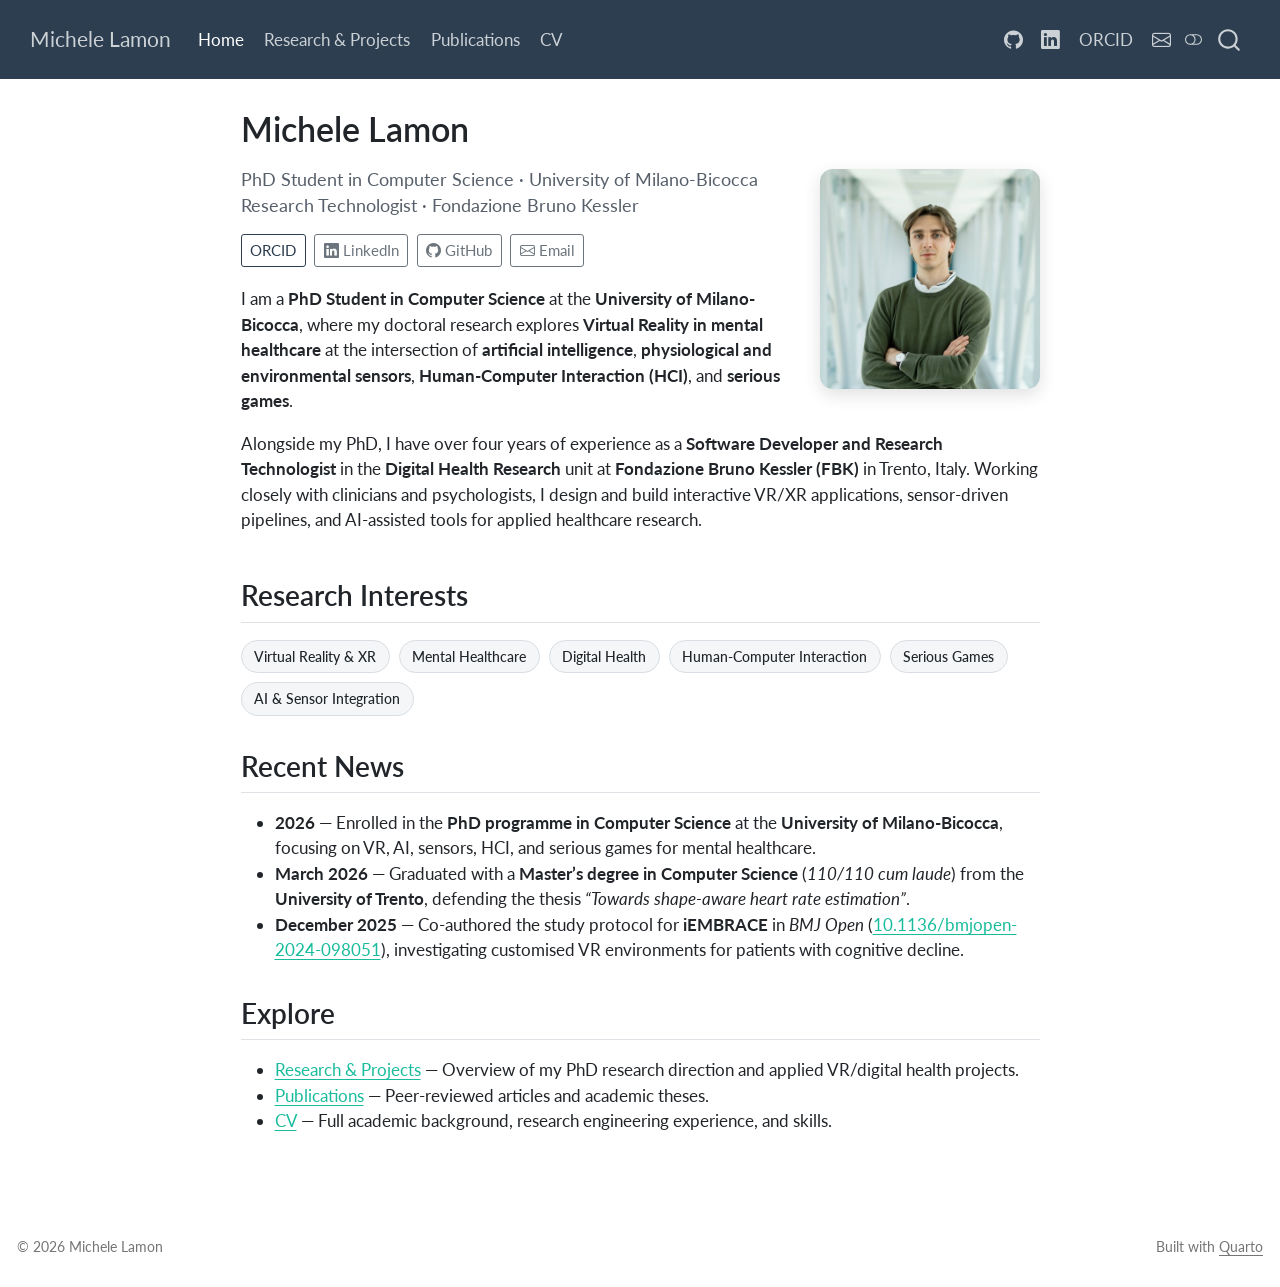
==== docs/index.html @ 76f8865c "Build and publish academic website" ====
<!DOCTYPE html>
<html xmlns="http://www.w3.org/1999/xhtml" lang="en" xml:lang="en"><head>

<meta charset="utf-8">
<meta name="generator" content="quarto-1.11.9">

<meta name="viewport" content="width=device-width, initial-scale=1.0, user-scalable=yes">


<title>Michele Lamon</title>
<style>
/* Default styles provided by pandoc.
** See https://pandoc.org/MANUAL.html#variables-for-html for config info.
*/
span.smallcaps{font-variant: small-caps;}
div.columns{display: flex; gap: 1.5em;}
div.column{flex: auto;}
@media screen {
div.columns{gap: min(4vw, 1.5em);}
div.column{overflow-x: auto;}
}
div.hanging-indent{margin-left: 1.5em; text-indent: -1.5em;}
ul.task-list{list-style: none;}
ul.task-list li input[type="checkbox"] {
  width: 0.8em;
  margin: 0 0.8em 0.2em -1em; /* quarto-specific, see https://github.com/quarto-dev/quarto-cli/issues/4556 */ 
  vertical-align: middle;
}
</style>


<script src="site_libs/quarto-nav/quarto-nav.js"></script>
<script src="site_libs/quarto-nav/headroom.min.js"></script>
<script src="site_libs/clipboard/clipboard.min.js"></script>
<script src="site_libs/quarto-search/autocomplete.umd.js"></script>
<script src="site_libs/quarto-search/fuse.min.js"></script>
<script src="site_libs/quarto-search/quarto-search.js"></script>
<meta name="quarto:offset" content="./">
<script src="site_libs/quarto-html/quarto.js" type="module"></script>
<script src="site_libs/quarto-html/tabsets/tabsets.js" type="module"></script>
<script src="site_libs/quarto-html/scrollable-regions/scrollable-regions.js" type="module"></script>
<script src="site_libs/quarto-html/popper.min.js"></script>
<script src="site_libs/quarto-html/tippy.umd.min.js"></script>
<script src="site_libs/quarto-html/anchor.min.js"></script>
<link href="site_libs/quarto-html/tippy.css" rel="stylesheet">
<link href="site_libs/quarto-html/quarto-syntax-highlighting-63b5708e65d6cd79cd7618c58d0c21e7.css" rel="stylesheet" class="quarto-color-scheme" id="quarto-text-highlighting-styles">
<link href="site_libs/quarto-html/quarto-syntax-highlighting-dark-447e42e69aaa9833c0ba1b986f430b20.css" rel="stylesheet" class="quarto-color-scheme quarto-color-alternate" id="quarto-text-highlighting-styles">
<link href="site_libs/quarto-html/quarto-syntax-highlighting-63b5708e65d6cd79cd7618c58d0c21e7.css" rel="stylesheet" class="quarto-color-scheme-extra" id="quarto-text-highlighting-styles">
<script src="site_libs/bootstrap/bootstrap.min.js"></script>
<link href="site_libs/bootstrap/bootstrap-icons.css" rel="stylesheet">
<link href="site_libs/bootstrap/bootstrap-2204aace14fee31056958f356ac18f57.min.css" rel="stylesheet" append-hash="true" class="quarto-color-scheme" id="quarto-bootstrap" data-mode="light">
<link href="site_libs/bootstrap/bootstrap-dark-c1afb647e6504aed1ecd096a1ed45b6d.min.css" rel="stylesheet" append-hash="true" class="quarto-color-scheme quarto-color-alternate" id="quarto-bootstrap" data-mode="dark">
<link href="site_libs/bootstrap/bootstrap-2204aace14fee31056958f356ac18f57.min.css" rel="stylesheet" append-hash="true" class="quarto-color-scheme-extra" id="quarto-bootstrap" data-mode="light">
<script id="quarto-search-options" type="application/json">{
  "location": "navbar",
  "copy-button": false,
  "collapse-after": 3,
  "panel-placement": "end",
  "type": "overlay",
  "limit": 50,
  "keyboard-shortcut": [
    "f",
    "/",
    "s"
  ],
  "show-item-context": false,
  "language": {
    "search-no-results-text": "No results",
    "search-matching-documents-text": "matching documents",
    "search-copy-link-title": "Copy link to search",
    "search-hide-matches-text": "Hide additional matches",
    "search-more-match-text": "more match in this document",
    "search-more-matches-text": "more matches in this document",
    "search-clear-button-title": "Clear",
    "search-text-placeholder": "",
    "search-detached-cancel-button-title": "Cancel",
    "search-submit-button-title": "Submit",
    "search-label": "Search"
  }
}</script>
<style>html{ scroll-behavior: smooth; }</style>


<link rel="stylesheet" href="styles.css">
</head>

<body class="nav-fixed fullcontent quarto-light"><a id="quarto-skip-link" class="visually-hidden-focusable" href="#quarto-document-content">Skip to main content</a><script id="quarto-html-before-body" type="application/javascript">
    const toggleBodyColorMode = (bsSheetEl) => {
      const mode = bsSheetEl.getAttribute("data-mode");
      const bodyEl = window.document.querySelector("body");
      if (mode === "dark") {
        bodyEl.classList.add("quarto-dark");
        bodyEl.classList.remove("quarto-light");
      } else {
        bodyEl.classList.add("quarto-light");
        bodyEl.classList.remove("quarto-dark");
      }
    }
    const toggleBodyColorPrimary = () => {
      const bsSheetEl = window.document.querySelector("link#quarto-bootstrap:not([rel=disabled-stylesheet])");
      if (bsSheetEl) {
        toggleBodyColorMode(bsSheetEl);
      }
    }
    const setColorSchemeToggle = (alternate) => {
      const toggles = window.document.querySelectorAll('.quarto-color-scheme-toggle');
      for (let i=0; i < toggles.length; i++) {
        const toggle = toggles[i];
        if (toggle) {
          toggle.setAttribute("aria-checked", alternate ? "true" : "false");
          if (alternate) {
            toggle.classList.add("alternate");
          } else {
            toggle.classList.remove("alternate");
          }
        }
      }
    };
    const toggleColorMode = (alternate) => {
      // Switch the stylesheets
      const primaryStylesheets = window.document.querySelectorAll('link.quarto-color-scheme:not(.quarto-color-alternate)');
      const alternateStylesheets = window.document.querySelectorAll('link.quarto-color-scheme.quarto-color-alternate');
      manageTransitions('#quarto-margin-sidebar .nav-link', false);
      if (alternate) {
        // note: dark is layered on light, we don't disable primary!
        enableStylesheet(alternateStylesheets);
        for (const sheetNode of alternateStylesheets) {
          if (sheetNode.id === "quarto-bootstrap") {
            toggleBodyColorMode(sheetNode);
          }
        }
      } else {
        disableStylesheet(alternateStylesheets);
        enableStylesheet(primaryStylesheets)
        toggleBodyColorPrimary();
      }
      manageTransitions('#quarto-margin-sidebar .nav-link', true);
      // Switch the toggles
      setColorSchemeToggle(alternate)
    }
    // Hack to workaround the fact that safari doesn't
    // properly recolor the scrollbar when toggling (#1455).
    // Not run on load: stylesheets are set before first paint there, and
    // scrolling would undo the scroll to a URL fragment (#14973).
    // The one pixel nudge keeps the reader where they were.
    const refreshSafariScrollbar = () => {
      if (navigator.userAgent.indexOf('Safari') > 0 && navigator.userAgent.indexOf('Chrome') == -1) {
        manageTransitions("body", false);
        const scrollY = window.scrollY;
        window.scrollTo(0, scrollY > 0 ? scrollY - 1 : 1);
        setTimeout(() => {
          window.scrollTo(0, scrollY);
          manageTransitions("body", true);
        }, 40);
      }
    }
    const disableStylesheet = (stylesheets) => {
      for (let i=0; i < stylesheets.length; i++) {
        const stylesheet = stylesheets[i];
        stylesheet.rel = 'disabled-stylesheet';
      }
    }
    const enableStylesheet = (stylesheets) => {
      for (let i=0; i < stylesheets.length; i++) {
        const stylesheet = stylesheets[i];
        if(stylesheet.rel !== 'stylesheet') { // for Chrome, which will still FOUC without this check
          stylesheet.rel = 'stylesheet';
        }
      }
    }
    const manageTransitions = (selector, allowTransitions) => {
      const els = window.document.querySelectorAll(selector);
      for (let i=0; i < els.length; i++) {
        const el = els[i];
        if (allowTransitions) {
          el.classList.remove('notransition');
        } else {
          el.classList.add('notransition');
        }
      }
    }
    const isFileUrl = () => {
      return window.location.protocol === 'file:';
    }
    const hasAlternateSentinel = () => {
      let styleSentinel = getColorSchemeSentinel();
      if (styleSentinel !== null) {
        return styleSentinel === "alternate";
      } else {
        return false;
      }
    }
    const setStyleSentinel = (alternate) => {
      const value = alternate ? "alternate" : "default";
      if (!isFileUrl()) {
        window.localStorage.setItem("quarto-color-scheme", value);
      } else {
        localAlternateSentinel = value;
      }
    }
    const getColorSchemeSentinel = () => {
      if (!isFileUrl()) {
        const storageValue = window.localStorage.getItem("quarto-color-scheme");
        return storageValue != null ? storageValue : localAlternateSentinel;
      } else {
        return localAlternateSentinel;
      }
    }
    const toggleGiscusIfUsed = (isAlternate, darkModeDefault) => {
      const baseTheme = document.querySelector('#giscus-base-theme')?.value ?? 'light';
      const alternateTheme = document.querySelector('#giscus-alt-theme')?.value ?? 'dark';
      let newTheme = '';
      if(authorPrefersDark) {
        newTheme = isAlternate ? baseTheme : alternateTheme;
      } else {
        newTheme = isAlternate ? alternateTheme : baseTheme;
      }
      const changeGiscusTheme = () => {
        // From: https://github.com/giscus/giscus/issues/336
        const sendMessage = (message) => {
          const iframe = document.querySelector('iframe.giscus-frame');
          if (!iframe) return;
          iframe.contentWindow.postMessage({ giscus: message }, 'https://giscus.app');
        }
        sendMessage({
          setConfig: {
            theme: newTheme
          }
        });
      }
      const isGiscussLoaded = window.document.querySelector('iframe.giscus-frame') !== null;
      if (isGiscussLoaded) {
        changeGiscusTheme();
      }
    };
    const authorPrefersDark = false;
    const darkModeDefault = authorPrefersDark;
      document.querySelector('link#quarto-text-highlighting-styles.quarto-color-scheme-extra').rel = 'disabled-stylesheet';
      document.querySelector('link#quarto-bootstrap.quarto-color-scheme-extra').rel = 'disabled-stylesheet';
    let localAlternateSentinel = darkModeDefault ? 'alternate' : 'default';
    // Dark / light mode switch
    window.quartoToggleColorScheme = () => {
      // Read the current dark / light value
      let toAlternate = !hasAlternateSentinel();
      toggleColorMode(toAlternate);
      refreshSafariScrollbar();
      setStyleSentinel(toAlternate);
      toggleGiscusIfUsed(toAlternate, darkModeDefault);
      window.dispatchEvent(new Event('resize'));
    };
    // Switch to dark mode if need be
    if (hasAlternateSentinel()) {
      toggleColorMode(true);
    } else {
      toggleColorMode(false);
    }
  </script>

<div id="quarto-search-results"></div>
  <header id="quarto-header" class="headroom fixed-top">
    <nav class="navbar navbar-expand-lg " data-bs-theme="dark" aria-label="Site">
      <div class="navbar-container container-fluid">
      <div class="navbar-brand-container mx-auto">
    <a class="navbar-brand" href="./index.html">
    <span class="navbar-title">Michele Lamon</span>
    </a>
  </div>
          <button class="navbar-toggler" type="button" data-bs-toggle="collapse" data-bs-target="#navbarCollapse" aria-controls="navbarCollapse" aria-expanded="false" aria-label="Toggle navigation" onclick="if (window.quartoToggleHeadroom) { window.quartoToggleHeadroom(); }">
  <span class="navbar-toggler-icon"></span>
</button>
          <div class="collapse navbar-collapse" id="navbarCollapse">
            <ul class="navbar-nav navbar-nav-scroll me-auto">
  <li class="nav-item">
    <a class="nav-link active" href="./index.html" aria-current="page"> 
<span class="menu-text">Home</span></a>
  </li>  
  <li class="nav-item">
    <a class="nav-link" href="./research.html"> 
<span class="menu-text">Research &amp; Projects</span></a>
  </li>  
  <li class="nav-item">
    <a class="nav-link" href="./publications.html"> 
<span class="menu-text">Publications</span></a>
  </li>  
  <li class="nav-item">
    <a class="nav-link" href="./cv.html"> 
<span class="menu-text">CV</span></a>
  </li>  
</ul>
            <ul class="navbar-nav navbar-nav-scroll ms-auto">
  <li class="nav-item compact">
    <a class="nav-link" href="https://github.com/michelelamon"> <i class="bi bi-github" role="img" aria-label="GitHub">
</i> 
<span class="menu-text"></span></a>
  </li>  
  <li class="nav-item compact">
    <a class="nav-link" href="https://www.linkedin.com/in/michele-lamon/"> <i class="bi bi-linkedin" role="img" aria-label="LinkedIn">
</i> 
<span class="menu-text"></span></a>
  </li>  
  <li class="nav-item">
    <a class="nav-link" href="https://orcid.org/0009-0001-5500-6595"> 
<span class="menu-text">ORCID</span></a>
  </li>  
  <li class="nav-item compact">
    <a class="nav-link" href="mailto:mlamon@fbk.eu"> <i class="bi bi-envelope" role="img" aria-label="Email">
</i> 
<span class="menu-text"></span></a>
  </li>  
</ul>
          </div> <!-- /navcollapse -->
            <div class="quarto-navbar-tools">
  <button type="button" role="switch" aria-checked="false" class="quarto-color-scheme-toggle quarto-navigation-tool  px-1" onclick="window.quartoToggleColorScheme(); return false;" title="Toggle dark mode" aria-label="Toggle dark mode"><i class="bi"></i></button>
</div>
            <div id="quarto-search" class="" title="Search"></div>
      </div> <!-- /container-fluid -->
    </nav>
</header>
<!-- content -->
<div id="quarto-content" class="quarto-container page-columns page-rows-contents page-layout-article page-navbar">
<!-- sidebar -->
<!-- margin-sidebar -->
    
<!-- main -->
<main class="content" id="quarto-document-content" tabindex="-1">


<header id="title-block-header" class="quarto-title-block default">
<div class="quarto-title">
<h1 class="title">Michele Lamon</h1>
</div>



<div class="quarto-title-meta">

    
  
    
  </div>
  


</header>


<div class="profile-hero">
  <img src="images/profile.jpg" alt="Portrait of Michele Lamon" class="profile-photo">
  <p class="profile-role">
    PhD Student in Computer Science · University of Milano-Bicocca<br>
    Research Technologist · Fondazione Bruno Kessler
  </p>
  <div class="profile-links">
    <a class="btn btn-sm btn-outline-primary" href="https://orcid.org/0009-0001-5500-6595" target="_blank" rel="noopener">ORCID</a>
    <a class="btn btn-sm btn-outline-secondary" href="https://www.linkedin.com/in/michele-lamon/" target="_blank" rel="noopener"><i class="bi bi-linkedin"></i> LinkedIn</a>
    <a class="btn btn-sm btn-outline-secondary" href="https://github.com/lamon22" target="_blank" rel="noopener"><i class="bi bi-github"></i> GitHub</a>
    <a class="btn btn-sm btn-outline-secondary" href="mailto:mlamon@fbk.eu"><i class="bi bi-envelope"></i> Email</a>
  </div>
  <p>
    I am a <strong>PhD Student in Computer Science</strong> at the <strong>University of Milano-Bicocca</strong>, where my doctoral research explores <strong>Virtual Reality in mental healthcare</strong> at the intersection of <strong>artificial intelligence</strong>, <strong>physiological and environmental sensors</strong>, <strong>Human-Computer Interaction (HCI)</strong>, and <strong>serious games</strong>.
  </p>
  <p>
    Alongside my PhD, I have over four years of experience as a <strong>Software Developer and Research Technologist</strong> in the <strong>Digital Health Research</strong> unit at <strong>Fondazione Bruno Kessler (FBK)</strong> in Trento, Italy. Working closely with clinicians and psychologists, I design and build interactive VR/XR applications, sensor-driven pipelines, and AI-assisted tools for applied healthcare research.
  </p>
</div>
<section id="research-interests" class="level2">
<h2 class="anchored" data-anchor-id="research-interests">Research Interests</h2>
<div class="research-tags">
  <span class="research-tag">Virtual Reality &amp; XR</span>
  <span class="research-tag">Mental Healthcare</span>
  <span class="research-tag">Digital Health</span>
  <span class="research-tag">Human-Computer Interaction</span>
  <span class="research-tag">Serious Games</span>
  <span class="research-tag">AI &amp; Sensor Integration</span>
</div>
</section>
<section id="recent-news" class="level2">
<h2 class="anchored" data-anchor-id="recent-news">Recent News</h2>
<ul>
<li><strong>2026</strong> — Enrolled in the <strong>PhD programme in Computer Science</strong> at the <strong>University of Milano-Bicocca</strong>, focusing on VR, AI, sensors, HCI, and serious games for mental healthcare.</li>
<li><strong>March 2026</strong> — Graduated with a <strong>Master’s degree in Computer Science</strong> (<em>110/110 cum laude</em>) from the <strong>University of Trento</strong>, defending the thesis <em>“Towards shape-aware heart rate estimation”</em>.</li>
<li><strong>December 2025</strong> — Co-authored the study protocol for <strong>iEMBRACE</strong> in <em>BMJ Open</em> (<a href="https://doi.org/10.1136/bmjopen-2024-098051">10.1136/bmjopen-2024-098051</a>), investigating customised VR environments for patients with cognitive decline.</li>
</ul>
</section>
<section id="explore" class="level2">
<h2 class="anchored" data-anchor-id="explore">Explore</h2>
<ul>
<li><strong><a href="./research.html">Research &amp; Projects</a></strong> — Overview of my PhD research direction and applied VR/digital health projects.</li>
<li><strong><a href="./publications.html">Publications</a></strong> — Peer-reviewed articles and academic theses.</li>
<li><strong><a href="./cv.html">CV</a></strong> — Full academic background, research engineering experience, and skills.</li>
</ul>


</section>

</main> <!-- /main -->
<script id="quarto-html-after-body" type="application/javascript">
  window.document.addEventListener("DOMContentLoaded", function (event) {
    // Ensure there is a toggle, if there isn't float one in the top right
    if (window.document.querySelector('.quarto-color-scheme-toggle') === null) {
      const toggle = window.document.createElement('button');
      toggle.type = "button";
      toggle.setAttribute("role", "switch");
      toggle.setAttribute("aria-checked", "false");
      toggle.classList.add('top-right');
      toggle.classList.add('quarto-color-scheme-toggle');
      toggle.setAttribute("aria-label", "Toggle dark mode");
      toggle.onclick = function() { try { window.quartoToggleColorScheme(); } catch {} return false; };
      const i = window.document.createElement("i");
      i.classList.add('bi');
      toggle.appendChild(i);
      // Put the toggle in a landmark of its own, so that landmark navigation
      // can reach it.
      //
      // The container is always a fresh direct child of body, and the toggle is
      // never moved into page furniture that the theme or the author controls.
      // The toggle is positioned against the page, so any ancestor that
      // establishes a containing block captures it: a positioned element or a
      // grid for position: absolute, and transform, filter, will-change or
      // contain for position: fixed. A direct child of body has none of these
      // to inherit, and the shift when one appears is silent and visual.
      //
      // ARIA says a document should have at most one banner, and axe reports a
      // duplicate whether or not the banners carry distinct labels. So use a
      // header when the page has no banner yet, and a named region otherwise.
      //
      // A header is a banner wherever it sits, unless it is inside sectioning
      // content, so this cannot just look at the children of body: a custom
      // page layout wraps the title block header in a plain div. An explicit
      // role="banner" always counts.
      const sectioning = 'article, aside, main, nav, section, [role="article"], [role="complementary"], [role="main"], [role="navigation"], [role="region"]';
      const hasBanner = Array.from(
        window.document.querySelectorAll('header:not([role]), [role="banner"]')
      ).some(function(el) {
        return el.hasAttribute("role") || el.closest(sectioning) === null;
      });
      const container = window.document.createElement(hasBanner ? "div" : "header");
      if (hasBanner) {
        container.setAttribute("role", "region");
        container.setAttribute("aria-label", "Toggle dark mode");
      }
      container.classList.add('quarto-color-scheme-toggle-container');
      container.appendChild(toggle);
      window.document.body.appendChild(container);
    }
    setColorSchemeToggle(hasAlternateSentinel())
    const icon = "";
    const anchorJS = new window.AnchorJS();
    anchorJS.options = {
      placement: 'right',
      icon: icon
    };
    anchorJS.add('.anchored');
    const isCodeAnnotation = (el) => {
      for (const clz of el.classList) {
        if (clz.startsWith('code-annotation-')) {                     
          return true;
        }
      }
      return false;
    }
    const onCopySuccess = function(e) {
      // button target
      const button = e.trigger;
      // don't keep focus
      button.blur();
      // flash "checked"
      button.classList.add('code-copy-button-checked');
      var currentTitle = button.getAttribute("title");
      button.setAttribute("title", "Copied!");
      let tooltip;
      if (window.bootstrap) {
        button.setAttribute("data-bs-toggle", "tooltip");
        button.setAttribute("data-bs-placement", "left");
        button.setAttribute("data-bs-title", "Copied!");
        tooltip = new bootstrap.Tooltip(button, 
          { trigger: "manual", 
            customClass: "code-copy-button-tooltip",
            offset: [0, -8]});
        tooltip.show();    
      }
      setTimeout(function() {
        if (tooltip) {
          tooltip.hide();
          button.removeAttribute("data-bs-title");
          button.removeAttribute("data-bs-toggle");
          button.removeAttribute("data-bs-placement");
        }
        button.setAttribute("title", currentTitle);
        button.classList.remove('code-copy-button-checked');
      }, 1000);
      // clear code selection
      e.clearSelection();
    }
    const getTextToCopy = function(trigger) {
      const outerScaffold = trigger.parentElement.cloneNode(true);
      const codeEl = outerScaffold.querySelector('code');
      for (const childEl of codeEl.children) {
        if (isCodeAnnotation(childEl)) {
          childEl.remove();
        }
      }
      return codeEl.innerText;
    }
    const clipboard = new window.ClipboardJS('.code-copy-button:not([data-in-quarto-modal])', {
      text: getTextToCopy
    });
    clipboard.on('success', onCopySuccess);
    if (window.document.getElementById('quarto-embedded-source-code-modal')) {
      const clipboardModal = new window.ClipboardJS('.code-copy-button[data-in-quarto-modal]', {
        text: getTextToCopy,
        container: window.document.getElementById('quarto-embedded-source-code-modal')
      });
      clipboardModal.on('success', onCopySuccess);
    }
      var localhostRegex = new RegExp(/^(?:http|https):\/\/localhost\:?[0-9]*\//);
      var mailtoRegex = new RegExp(/^mailto:/);
        var filterRegex = new RegExp("https:\/\/michelelamon\.github\.io");
      const newWindowLabel = "(opens in a new tab)";
      const newWindowNoteId = "quarto-ext-newwindow-label";
      // Links reference one hidden label through aria-describedby, so the
      // announcement never changes their accessible name.
      var describeNewWindow = (link) => {
        if (!window.document.getElementById(newWindowNoteId)) {
          var newWindowNote = window.document.createElement("span");
          newWindowNote.id = newWindowNoteId;
          newWindowNote.hidden = true;
          newWindowNote.textContent = newWindowLabel;
          window.document.body.appendChild(newWindowNote);
        }
        var describedBy = (link.getAttribute("aria-describedby") || "").split(/\s+/).filter(Boolean);
        if (!describedBy.includes(newWindowNoteId)) {
          describedBy.push(newWindowNoteId);
          link.setAttribute("aria-describedby", describedBy.join(" "));
        }
      }
      var isInternal = (href) => {
          return filterRegex.test(href) || localhostRegex.test(href) || mailtoRegex.test(href);
      }
      // Inspect non-navigation links and adorn them if external
      window.quartoDecorateExternalLinks = function (root) {
     var links = (root || window.document).querySelectorAll('a[href]:not(.nav-link):not(.navbar-brand):not(.toc-action):not(.sidebar-link):not(.sidebar-item-toggle):not(.pagination-link):not(.no-external):not([aria-hidden]):not(.dropdown-item):not(.quarto-navigation-tool):not(.about-link)');
      for (var i=0; i<links.length; i++) {
        const link = links[i];
        if (!isInternal(link.href)) {
          // undo the damage that might have been done by quarto-nav.js in the case of
          // links that we want to consider external
          if (link.dataset.originalHref !== undefined) {
            link.href = link.dataset.originalHref;
          }
            // target, if specified
            link.setAttribute("target", "_blank");
            if (link.getAttribute("rel") === null) {
              link.setAttribute("rel", "noopener");
            }
            describeNewWindow(link);
          if (!link.classList.contains('no-external-icon')) {
          }
        }
      }
      };
      window.quartoDecorateExternalLinks(window.document);
    // Esc closes the popup (WCAG 1.4.13) and focus leaving both trigger and
    // popup closes it (WCAG 2.4.11); tippy handles neither for interactive popups.
    const hideOnEscAndFocusOut = {
      name: 'hideOnEscAndFocusOut',
      defaultValue: true,
      fn(instance) {
        const dismiss = () => {
          // A show scheduled by the trigger delay would otherwise reopen it
          instance.clearDelayTimeouts();
          instance.hide();
        };
        const onKeyDown = (event) => {
          if (event.key !== 'Escape') {
            return;
          }
          // Keep Esc from also reaching page handlers (e.g. reveal.js overview),
          // except an open reveal.js slide menu, which Esc should close too.
          // The menu handles keys only when its keyboard option is on.
          const menuHandlesEsc = window.Reveal?.getPlugin?.('menu')?.isOpen() &&
            window.Reveal.getConfig().menu?.keyboard !== false;
          if (!menuHandlesEsc) {
            event.stopPropagation();
          }
          if (instance.popper.contains(window.document.activeElement)) {
            // Disabled while refocusing so the focus trigger does not reopen it
            instance.disable();
            instance.reference.focus();
            instance.enable();
          }
          dismiss();
        };
        const onFocusOut = (event) => {
          const target = event.relatedTarget;
          if (target && !instance.reference.contains(target) &&
              !instance.popper.contains(target)) {
            dismiss();
          }
        };
        // On the trigger too: a click trigger (code-annotations: select) has no
        // blur handling. Attached for the instance's lifetime so leaving the
        // trigger also cancels a show still pending on the trigger delay.
        instance.reference.addEventListener('focusout', onFocusOut);
        return {
          onShow() {
            window.document.addEventListener('keydown', onKeyDown, true);
            instance.popper.addEventListener('focusout', onFocusOut);
          },
          onHide() {
            window.document.removeEventListener('keydown', onKeyDown, true);
            instance.popper.removeEventListener('focusout', onFocusOut);
          },
          onDestroy() {
            instance.reference.removeEventListener('focusout', onFocusOut);
          },
        };
      },
    };
    function tippyHover(el, contentFn, onTriggerFn, onUntriggerFn) {
      const config = {
        allowHTML: true,
        maxWidth: 500,
        delay: 100,
        arrow: false,
        appendTo: function(el) {
            return el.parentElement;
        },
        interactive: true,
        interactiveBorder: 10,
        theme: 'quarto',
        placement: 'bottom-start',
        plugins: [hideOnEscAndFocusOut],
      };
      if (contentFn) {
        config.content = contentFn;
      }
      if (onTriggerFn) {
        config.onTrigger = onTriggerFn;
      }
      if (onUntriggerFn) {
        config.onUntrigger = onUntriggerFn;
      }
      window.tippy(el, config); 
    }
    const noterefs = window.document.querySelectorAll('a[role="doc-noteref"]');
    for (var i=0; i<noterefs.length; i++) {
      const ref = noterefs[i];
      tippyHover(ref, function() {
        // use id or data attribute instead here
        let href = ref.getAttribute('data-footnote-href') || ref.getAttribute('href');
        try { href = new URL(href).hash; } catch {}
        const id = href.replace(/^#\/?/, "");
        const note = window.document.getElementById(id);
        if (note) {
          return note.innerHTML;
        } else {
          return "";
        }
      });
    }
    const xrefs = window.document.querySelectorAll('a.quarto-xref');
    const processXRef = (id, note) => {
      // Strip column container classes
      const stripColumnClz = (el) => {
        el.classList.remove("page-full", "page-columns");
        if (el.children) {
          for (const child of el.children) {
            stripColumnClz(child);
          }
        }
      }
      stripColumnClz(note)
      if (id === null || id.startsWith('sec-')) {
        // Special case sections, only their first couple elements
        const container = document.createElement("div");
        if (note.children && note.children.length > 2) {
          container.appendChild(note.children[0].cloneNode(true));
          for (let i = 1; i < note.children.length; i++) {
            const child = note.children[i];
            if (child.tagName === "P" && child.innerText === "") {
              continue;
            } else {
              container.appendChild(child.cloneNode(true));
              break;
            }
          }
          if (window.Quarto?.typesetMath) {
            window.Quarto.typesetMath(container);
          }
          return container.innerHTML
        } else {
          if (window.Quarto?.typesetMath) {
            window.Quarto.typesetMath(note);
          }
          return note.innerHTML;
        }
      } else {
        // Remove any anchor links if they are present
        const anchorLink = note.querySelector('a.anchorjs-link');
        if (anchorLink) {
          anchorLink.remove();
        }
        if (window.Quarto?.typesetMath) {
          window.Quarto.typesetMath(note);
        }
        if (note.classList.contains("callout")) {
          return note.outerHTML;
        } else {
          return note.innerHTML;
        }
      }
    }
    for (var i=0; i<xrefs.length; i++) {
      const xref = xrefs[i];
      tippyHover(xref, undefined, function(instance) {
        instance.disable();
        let url = xref.getAttribute('href');
        let hash = undefined; 
        if (url.startsWith('#')) {
          hash = url;
        } else {
          try { hash = new URL(url).hash; } catch {}
        }
        if (hash) {
          const id = hash.replace(/^#\/?/, "");
          const note = window.document.getElementById(id);
          if (note !== null) {
            try {
              const html = processXRef(id, note.cloneNode(true));
              instance.setContent(html);
            } finally {
              instance.enable();
              instance.show();
            }
          } else {
            // See if we can fetch this
            fetch(url.split('#')[0])
            .then(res => res.text())
            .then(html => {
              const parser = new DOMParser();
              const htmlDoc = parser.parseFromString(html, "text/html");
              const note = htmlDoc.getElementById(id);
              if (note !== null) {
                const html = processXRef(id, note);
                instance.setContent(html);
              } 
            }).finally(() => {
              instance.enable();
              instance.show();
            });
          }
        } else {
          // See if we can fetch a full url (with no hash to target)
          // This is a special case and we should probably do some content thinning / targeting
          fetch(url)
          .then(res => res.text())
          .then(html => {
            const parser = new DOMParser();
            const htmlDoc = parser.parseFromString(html, "text/html");
            const note = htmlDoc.querySelector('main.content');
            if (note !== null) {
              // This should only happen for chapter cross references
              // (since there is no id in the URL)
              // remove the first header
              if (note.children.length > 0 && note.children[0].tagName === "HEADER") {
                note.children[0].remove();
              }
              const html = processXRef(null, note);
              instance.setContent(html);
            } 
          }).finally(() => {
            instance.enable();
            instance.show();
          });
        }
      }, function(instance) {
      });
    }
        let selectedAnnoteEl;
        const selectorForAnnotation = ( cell, annotation) => {
          let cellAttr = 'data-code-cell="' + cell + '"';
          let lineAttr = 'data-code-annotation="' +  annotation + '"';
          const selector = 'span[' + cellAttr + '][' + lineAttr + ']';
          return selector;
        }
        const selectCodeLines = (annoteEl) => {
          const doc = window.document;
          const targetCell = annoteEl.getAttribute("data-target-cell");
          const targetAnnotation = annoteEl.getAttribute("data-target-annotation");
          const annoteSpan = window.document.querySelector(selectorForAnnotation(targetCell, targetAnnotation));
          const lines = annoteSpan.getAttribute("data-code-lines").split(",");
          const lineIds = lines.map((line) => {
            return targetCell + "-" + line;
          })
          // Each band is positioned against its own containing block, which is
          // not the offsetParent of the lines, so place it from client rects.
          const placeBand = (band, firstEl, lastEl, codeBlock) => {
            const container = band.offsetParent;
            if (container === null) {
              return;
            }
            const containerRect = container.getBoundingClientRect();
            // Reveal.js scales slides with a transform, so convert client
            // pixels back to the CSS pixels of the container.
            const scale = containerRect.height / container.offsetHeight || 1;
            const firstRect = firstEl.getBoundingClientRect();
            const lastRect = lastEl.getBoundingClientRect();
            const top = (firstRect.top - containerRect.top) / scale - container.clientTop + container.scrollTop;
            const height = (lastRect.bottom - firstRect.top) / scale;
            band.style.top = top - 2 + "px";
            band.style.height = height + 4 + "px";
            if (codeBlock) {
              // Without the copy button wrapper, the containing block is wider
              // than the code block, so span the code block explicitly.
              const blockRect = codeBlock.getBoundingClientRect();
              band.style.left = (blockRect.left - containerRect.left) / scale - container.clientLeft + container.scrollLeft + "px";
              band.style.width = blockRect.width / scale + "px";
            }
          };
          if (lineIds.length > 0) {
            const el = window.document.getElementById(lineIds[0]);
            const lastEl = window.document.getElementById(lineIds[lineIds.length - 1]);
            const parent = el.parentElement.parentElement;
            // cook up a div (if necessary) and position it
            let div = window.document.getElementById("code-annotation-line-highlight");
            if (div === null) {
              div = window.document.createElement("div");
              div.setAttribute("id", "code-annotation-line-highlight");
              div.style.position = 'absolute';
              parent.appendChild(div);
            }
            placeBand(div, el, lastEl, parent.closest("div.sourceCode") || parent);
            let gutterDiv = window.document.getElementById("code-annotation-line-highlight-gutter");
            if (gutterDiv === null) {
              gutterDiv = window.document.createElement("div");
              gutterDiv.setAttribute("id", "code-annotation-line-highlight-gutter");
              gutterDiv.style.position = 'absolute';
              const codeCell = window.document.getElementById(targetCell);
              const gutter = codeCell.querySelector('.code-annotation-gutter');
              gutter.appendChild(gutterDiv);
            }
            placeBand(gutterDiv, el, lastEl);
            selectedAnnoteEl = annoteEl;
          }
        };
        const unselectCodeLines = () => {
          const elementsIds = ["code-annotation-line-highlight", "code-annotation-line-highlight-gutter"];
          elementsIds.forEach((elId) => {
            const div = window.document.getElementById(elId);
            if (div) {
              div.remove();
            }
          });
          selectedAnnoteEl = undefined;
        };
          // Handle positioning of the toggle
      window.addEventListener(
        "resize",
        throttle(() => {
          elRect = undefined;
          if (selectedAnnoteEl) {
            selectCodeLines(selectedAnnoteEl);
          }
        }, 10)
      );
      function throttle(fn, ms) {
      let throttle = false;
      let timer;
        return (...args) => {
          if(!throttle) { // first call gets through
              fn.apply(this, args);
              throttle = true;
          } else { // all the others get throttled
              if(timer) clearTimeout(timer); // cancel #2
              timer = setTimeout(() => {
                fn.apply(this, args);
                timer = throttle = false;
              }, ms);
          }
        };
      }
        // Attach click handler to the DT
        const annoteDls = window.document.querySelectorAll('dt[data-target-cell]');
        for (const annoteDlNode of annoteDls) {
          annoteDlNode.addEventListener('click', (event) => {
            const clickedEl = event.target;
            if (clickedEl !== selectedAnnoteEl) {
              unselectCodeLines();
              const activeEl = window.document.querySelector('dt[data-target-cell].code-annotation-active');
              if (activeEl) {
                activeEl.classList.remove('code-annotation-active');
              }
              selectCodeLines(clickedEl);
              clickedEl.classList.add('code-annotation-active');
            } else {
              // Unselect the line
              unselectCodeLines();
              clickedEl.classList.remove('code-annotation-active');
            }
          });
        }
    const findCites = (el) => {
      const parentEl = el.parentElement;
      if (parentEl) {
        const cites = parentEl.dataset.cites;
        if (cites) {
          return {
            el,
            cites: cites.split(' ')
          };
        } else {
          return findCites(el.parentElement)
        }
      } else {
        return undefined;
      }
    };
    var bibliorefs = window.document.querySelectorAll('a[role="doc-biblioref"]');
    for (var i=0; i<bibliorefs.length; i++) {
      const ref = bibliorefs[i];
      const citeInfo = findCites(ref);
      if (citeInfo) {
        tippyHover(citeInfo.el, function() {
          var popup = window.document.createElement('div');
          citeInfo.cites.forEach(function(cite) {
            var citeDiv = window.document.createElement('div');
            citeDiv.classList.add('hanging-indent');
            citeDiv.classList.add('csl-entry');
            var biblioDiv = window.document.getElementById('ref-' + cite);
            if (biblioDiv) {
              citeDiv.innerHTML = biblioDiv.innerHTML;
            }
            popup.appendChild(citeDiv);
          });
          return popup.innerHTML;
        });
      }
    }
  });
  </script>
  <script type="application/javascript">
  window.quartoScrollableRegionsLabels = {"code":"Scrollable code","output":"Scrollable output"};
  </script>
</div> <!-- /content -->
<footer class="footer">
  <div class="nav-footer">
    <div class="nav-footer-left">
<p>© 2026 Michele Lamon</p>
</div>   
    <div class="nav-footer-center">
      &nbsp;
    </div>
    <div class="nav-footer-right">
<p>Built with <a href="https://quarto.org/">Quarto</a></p>
</div>
  </div>
</footer>




<script src="site_libs/quarto-html/zenscroll-min.js"></script>
</body></html>
---- docs/site_libs/quarto-html/tippy.css ----
.tippy-box[data-animation=fade][data-state=hidden]{opacity:0}[data-tippy-root]{max-width:calc(100vw - 10px)}.tippy-box{position:relative;background-color:#333;color:#fff;border-radius:4px;font-size:14px;line-height:1.4;white-space:normal;outline:0;transition-property:transform,visibility,opacity}.tippy-box[data-placement^=top]>.tippy-arrow{bottom:0}.tippy-box[data-placement^=top]>.tippy-arrow:before{bottom:-7px;left:0;border-width:8px 8px 0;border-top-color:initial;transform-origin:center top}.tippy-box[data-placement^=bottom]>.tippy-arrow{top:0}.tippy-box[data-placement^=bottom]>.tippy-arrow:before{top:-7px;left:0;border-width:0 8px 8px;border-bottom-color:initial;transform-origin:center bottom}.tippy-box[data-placement^=left]>.tippy-arrow{right:0}.tippy-box[data-placement^=left]>.tippy-arrow:before{border-width:8px 0 8px 8px;border-left-color:initial;right:-7px;transform-origin:center left}.tippy-box[data-placement^=right]>.tippy-arrow{left:0}.tippy-box[data-placement^=right]>.tippy-arrow:before{left:-7px;border-width:8px 8px 8px 0;border-right-color:initial;transform-origin:center right}.tippy-box[data-inertia][data-state=visible]{transition-timing-function:cubic-bezier(.54,1.5,.38,1.11)}.tippy-arrow{width:16px;height:16px;color:#333}.tippy-arrow:before{content:"";position:absolute;border-color:transparent;border-style:solid}.tippy-content{position:relative;padding:5px 9px;z-index:1}
---- docs/site_libs/quarto-html/quarto-syntax-highlighting-63b5708e65d6cd79cd7618c58d0c21e7.css ----
/* quarto syntax highlight colors */
:root {
  --quarto-hl-ot-color: #003B4F;
  --quarto-hl-at-color: #657422;
  --quarto-hl-ss-color: #20794D;
  --quarto-hl-an-color: #5E5E5E;
  --quarto-hl-fu-color: #4758AB;
  --quarto-hl-st-color: #20794D;
  --quarto-hl-cf-color: #003B4F;
  --quarto-hl-op-color: #5E5E5E;
  --quarto-hl-er-color: #AD0000;
  --quarto-hl-bn-color: #AD0000;
  --quarto-hl-al-color: #AD0000;
  --quarto-hl-va-color: #111111;
  --quarto-hl-bu-color: inherit;
  --quarto-hl-ex-color: inherit;
  --quarto-hl-pp-color: #AD0000;
  --quarto-hl-in-color: #5E5E5E;
  --quarto-hl-vs-color: #20794D;
  --quarto-hl-wa-color: #5E5E5E;
  --quarto-hl-do-color: #5E5E5E;
  --quarto-hl-im-color: #00769E;
  --quarto-hl-ch-color: #20794D;
  --quarto-hl-dt-color: #AD0000;
  --quarto-hl-fl-color: #AD0000;
  --quarto-hl-co-color: #5E5E5E;
  --quarto-hl-cv-color: #5E5E5E;
  --quarto-hl-cn-color: #8f5902;
  --quarto-hl-sc-color: #5E5E5E;
  --quarto-hl-dv-color: #AD0000;
  --quarto-hl-kw-color: #003B4F;
}

/* other quarto variables */
:root {
  --quarto-font-monospace: SFMono-Regular, Menlo, Monaco, Consolas, "Liberation Mono", "Courier New", monospace;
}

/* syntax highlight based on Pandoc's rules */
pre > code.sourceCode > span {
  color: #003B4F;
}

code.sourceCode > span {
  color: #003B4F;
}

div.sourceCode,
div.sourceCode pre.sourceCode {
  color: #003B4F;
}

/* Normal */
code span {
  color: #003B4F;
}

/* Alert */
code span.al {
  color: #AD0000;
  font-style: inherit;
}

/* Annotation */
code span.an {
  color: #5E5E5E;
  font-style: inherit;
}

/* Attribute */
code span.at {
  color: #657422;
  font-style: inherit;
}

/* BaseN */
code span.bn {
  color: #AD0000;
  font-style: inherit;
}

/* BuiltIn */
code span.bu {
  font-style: inherit;
}

/* ControlFlow */
code span.cf {
  color: #003B4F;
  font-weight: bold;
  font-style: inherit;
}

/* Char */
code span.ch {
  color: #20794D;
  font-style: inherit;
}

/* Constant */
code span.cn {
  color: #8f5902;
  font-style: inherit;
}

/* Comment */
code span.co {
  color: #5E5E5E;
  font-style: inherit;
}

/* CommentVar */
code span.cv {
  color: #5E5E5E;
  font-style: italic;
}

/* Documentation */
code span.do {
  color: #5E5E5E;
  font-style: italic;
}

/* DataType */
code span.dt {
  color: #AD0000;
  font-style: inherit;
}

/* DecVal */
code span.dv {
  color: #AD0000;
  font-style: inherit;
}

/* Error */
code span.er {
  color: #AD0000;
  font-style: inherit;
}

/* Extension */
code span.ex {
  font-style: inherit;
}

/* Float */
code span.fl {
  color: #AD0000;
  font-style: inherit;
}

/* Function */
code span.fu {
  color: #4758AB;
  font-style: inherit;
}

/* Import */
code span.im {
  color: #00769E;
  font-style: inherit;
}

/* Information */
code span.in {
  color: #5E5E5E;
  font-style: inherit;
}

/* Keyword */
code span.kw {
  color: #003B4F;
  font-weight: bold;
  font-style: inherit;
}

/* Operator */
code span.op {
  color: #5E5E5E;
  font-style: inherit;
}

/* Other */
code span.ot {
  color: #003B4F;
  font-style: inherit;
}

/* Preprocessor */
code span.pp {
  color: #AD0000;
  font-style: inherit;
}

/* SpecialChar */
code span.sc {
  color: #5E5E5E;
  font-style: inherit;
}

/* SpecialString */
code span.ss {
  color: #20794D;
  font-style: inherit;
}

/* String */
code span.st {
  color: #20794D;
  font-style: inherit;
}

/* Variable */
code span.va {
  color: #111111;
  font-style: inherit;
}

/* VerbatimString */
code span.vs {
  color: #20794D;
  font-style: inherit;
}

/* Warning */
code span.wa {
  color: #5E5E5E;
  font-style: italic;
}

.prevent-inlining {
  content: "</";
}

/*# sourceMappingURL=054cc16b9e9817627be6994582d2ffb5.css.map */
---- docs/site_libs/quarto-html/quarto-syntax-highlighting-dark-447e42e69aaa9833c0ba1b986f430b20.css ----
/* quarto syntax highlight colors */
:root {
  --quarto-hl-al-color: #f07178;
  --quarto-hl-an-color: #d4d0ab;
  --quarto-hl-at-color: #00e0e0;
  --quarto-hl-bn-color: #d4d0ab;
  --quarto-hl-bu-color: #abe338;
  --quarto-hl-ch-color: #abe338;
  --quarto-hl-co-color: #f8f8f2;
  --quarto-hl-cv-color: #ffd700;
  --quarto-hl-cn-color: #ffd700;
  --quarto-hl-cf-color: #ffa07a;
  --quarto-hl-dt-color: #ffa07a;
  --quarto-hl-dv-color: #d4d0ab;
  --quarto-hl-do-color: #f8f8f2;
  --quarto-hl-er-color: #f07178;
  --quarto-hl-ex-color: #00e0e0;
  --quarto-hl-fl-color: #d4d0ab;
  --quarto-hl-fu-color: #ffa07a;
  --quarto-hl-im-color: #abe338;
  --quarto-hl-in-color: #d4d0ab;
  --quarto-hl-kw-color: #ffa07a;
  --quarto-hl-op-color: #ffa07a;
  --quarto-hl-ot-color: #00e0e0;
  --quarto-hl-pp-color: #dcc6e0;
  --quarto-hl-re-color: #00e0e0;
  --quarto-hl-sc-color: #abe338;
  --quarto-hl-ss-color: #abe338;
  --quarto-hl-st-color: #abe338;
  --quarto-hl-va-color: #00e0e0;
  --quarto-hl-vs-color: #abe338;
  --quarto-hl-wa-color: #dcc6e0;
}

/* other quarto variables */
:root {
  --quarto-font-monospace: SFMono-Regular, Menlo, Monaco, Consolas, "Liberation Mono", "Courier New", monospace;
}

/* syntax highlight based on Pandoc's rules */
pre > code.sourceCode > span {
  color: #f8f8f2;
}

code.sourceCode > span {
  color: #f8f8f2;
}

div.sourceCode,
div.sourceCode pre.sourceCode {
  color: #f8f8f2;
}

/* Normal */
code span {
  color: #f8f8f2;
}

/* Alert */
code span.al {
  color: #f07178;
}

/* Annotation */
code span.an {
  color: #d4d0ab;
}

/* Attribute */
code span.at {
  color: #00e0e0;
}

/* BaseN */
code span.bn {
  color: #d4d0ab;
}

/* BuiltIn */
code span.bu {
  color: #abe338;
}

/* ControlFlow */
code span.cf {
  font-weight: bold;
  color: #ffa07a;
}

/* Char */
code span.ch {
  color: #abe338;
}

/* Constant */
code span.cn {
  color: #ffd700;
}

/* Comment */
code span.co {
  font-style: italic;
  color: #f8f8f2;
}

/* CommentVar */
code span.cv {
  color: #ffd700;
}

/* Documentation */
code span.do {
  color: #f8f8f2;
}

/* DataType */
code span.dt {
  color: #ffa07a;
}

/* DecVal */
code span.dv {
  color: #d4d0ab;
}

/* Error */
code span.er {
  color: #f07178;
  text-decoration: underline;
}

/* Extension */
code span.ex {
  font-weight: bold;
  color: #00e0e0;
}

/* Float */
code span.fl {
  color: #d4d0ab;
}

/* Function */
code span.fu {
  color: #ffa07a;
}

/* Import */
code span.im {
  color: #abe338;
}

/* Information */
code span.in {
  color: #d4d0ab;
}

/* Keyword */
code span.kw {
  font-weight: bold;
  color: #ffa07a;
}

/* Operator */
code span.op {
  color: #ffa07a;
}

/* Other */
code span.ot {
  color: #00e0e0;
}

/* Preprocessor */
code span.pp {
  color: #dcc6e0;
}

/* RegionMarker */
code span.re {
  background-color: #f8f8f2;
  color: #00e0e0;
}

/* SpecialChar */
code span.sc {
  color: #abe338;
}

/* SpecialString */
code span.ss {
  color: #abe338;
}

/* String */
code span.st {
  color: #abe338;
}

/* Variable */
code span.va {
  color: #00e0e0;
}

/* VerbatimString */
code span.vs {
  color: #abe338;
}

/* Warning */
code span.wa {
  color: #dcc6e0;
}

.prevent-inlining {
  content: "</";
}

/*# sourceMappingURL=be8e1111c2b710f7c3a4926ffa2967aa.css.map */
---- docs/site_libs/quarto-html/quarto-syntax-highlighting-63b5708e65d6cd79cd7618c58d0c21e7.css ----
/* quarto syntax highlight colors */
:root {
  --quarto-hl-ot-color: #003B4F;
  --quarto-hl-at-color: #657422;
  --quarto-hl-ss-color: #20794D;
  --quarto-hl-an-color: #5E5E5E;
  --quarto-hl-fu-color: #4758AB;
  --quarto-hl-st-color: #20794D;
  --quarto-hl-cf-color: #003B4F;
  --quarto-hl-op-color: #5E5E5E;
  --quarto-hl-er-color: #AD0000;
  --quarto-hl-bn-color: #AD0000;
  --quarto-hl-al-color: #AD0000;
  --quarto-hl-va-color: #111111;
  --quarto-hl-bu-color: inherit;
  --quarto-hl-ex-color: inherit;
  --quarto-hl-pp-color: #AD0000;
  --quarto-hl-in-color: #5E5E5E;
  --quarto-hl-vs-color: #20794D;
  --quarto-hl-wa-color: #5E5E5E;
  --quarto-hl-do-color: #5E5E5E;
  --quarto-hl-im-color: #00769E;
  --quarto-hl-ch-color: #20794D;
  --quarto-hl-dt-color: #AD0000;
  --quarto-hl-fl-color: #AD0000;
  --quarto-hl-co-color: #5E5E5E;
  --quarto-hl-cv-color: #5E5E5E;
  --quarto-hl-cn-color: #8f5902;
  --quarto-hl-sc-color: #5E5E5E;
  --quarto-hl-dv-color: #AD0000;
  --quarto-hl-kw-color: #003B4F;
}

/* other quarto variables */
:root {
  --quarto-font-monospace: SFMono-Regular, Menlo, Monaco, Consolas, "Liberation Mono", "Courier New", monospace;
}

/* syntax highlight based on Pandoc's rules */
pre > code.sourceCode > span {
  color: #003B4F;
}

code.sourceCode > span {
  color: #003B4F;
}

div.sourceCode,
div.sourceCode pre.sourceCode {
  color: #003B4F;
}

/* Normal */
code span {
  color: #003B4F;
}

/* Alert */
code span.al {
  color: #AD0000;
  font-style: inherit;
}

/* Annotation */
code span.an {
  color: #5E5E5E;
  font-style: inherit;
}

/* Attribute */
code span.at {
  color: #657422;
  font-style: inherit;
}

/* BaseN */
code span.bn {
  color: #AD0000;
  font-style: inherit;
}

/* BuiltIn */
code span.bu {
  font-style: inherit;
}

/* ControlFlow */
code span.cf {
  color: #003B4F;
  font-weight: bold;
  font-style: inherit;
}

/* Char */
code span.ch {
  color: #20794D;
  font-style: inherit;
}

/* Constant */
code span.cn {
  color: #8f5902;
  font-style: inherit;
}

/* Comment */
code span.co {
  color: #5E5E5E;
  font-style: inherit;
}

/* CommentVar */
code span.cv {
  color: #5E5E5E;
  font-style: italic;
}

/* Documentation */
code span.do {
  color: #5E5E5E;
  font-style: italic;
}

/* DataType */
code span.dt {
  color: #AD0000;
  font-style: inherit;
}

/* DecVal */
code span.dv {
  color: #AD0000;
  font-style: inherit;
}

/* Error */
code span.er {
  color: #AD0000;
  font-style: inherit;
}

/* Extension */
code span.ex {
  font-style: inherit;
}

/* Float */
code span.fl {
  color: #AD0000;
  font-style: inherit;
}

/* Function */
code span.fu {
  color: #4758AB;
  font-style: inherit;
}

/* Import */
code span.im {
  color: #00769E;
  font-style: inherit;
}

/* Information */
code span.in {
  color: #5E5E5E;
  font-style: inherit;
}

/* Keyword */
code span.kw {
  color: #003B4F;
  font-weight: bold;
  font-style: inherit;
}

/* Operator */
code span.op {
  color: #5E5E5E;
  font-style: inherit;
}

/* Other */
code span.ot {
  color: #003B4F;
  font-style: inherit;
}

/* Preprocessor */
code span.pp {
  color: #AD0000;
  font-style: inherit;
}

/* SpecialChar */
code span.sc {
  color: #5E5E5E;
  font-style: inherit;
}

/* SpecialString */
code span.ss {
  color: #20794D;
  font-style: inherit;
}

/* String */
code span.st {
  color: #20794D;
  font-style: inherit;
}

/* Variable */
code span.va {
  color: #111111;
  font-style: inherit;
}

/* VerbatimString */
code span.vs {
  color: #20794D;
  font-style: inherit;
}

/* Warning */
code span.wa {
  color: #5E5E5E;
  font-style: italic;
}

.prevent-inlining {
  content: "</";
}

/*# sourceMappingURL=054cc16b9e9817627be6994582d2ffb5.css.map */
---- docs/styles.css ----
/* Custom styles with explicit light and dark (body.quarto-dark) variables */

:root {
  --site-surface: #f4f6f8;
  --site-border: #d8dee4;
  --site-text: #212529;
  --site-muted: #57606a;
  --site-accent: #2780e3;
  --site-code-bg: #e9ecef;
}

body.quarto-dark {
  --site-surface: #2b3035;
  --site-border: #495057;
  --site-text: #f0f3f6;
  --site-muted: #adb5bd;
  --site-accent: #4ea1ff;
  --site-code-bg: #1e2226;
}

/* Research interest tags */
.research-tags {
  display: flex;
  flex-wrap: wrap;
  gap: 0.5rem;
  margin: 0.75rem 0 1.25rem;
}

.research-tag {
  display: inline-block;
  padding: 0.3rem 0.75rem;
  font-size: 0.85rem;
  font-weight: 500;
  color: var(--site-text);
  background-color: var(--site-surface);
  border: 1px solid var(--site-border);
  border-radius: 999px;
}

/* Publication cards */
.pub-card {
  padding: 1.25rem 1.4rem;
  margin-bottom: 1.25rem;
  background-color: var(--site-surface);
  border: 1px solid var(--site-border);
  border-left: 4px solid var(--site-accent);
  border-radius: 0.5rem;
  color: var(--site-text);
}

.pub-title {
  font-size: 1.1rem;
  font-weight: 600;
  margin-bottom: 0.4rem;
  color: var(--site-text);
}

.pub-authors {
  font-size: 0.95rem;
  margin-bottom: 0.3rem;
  color: var(--site-text);
}

.pub-venue {
  font-size: 0.9rem;
  font-style: italic;
  color: var(--site-muted);
  margin-bottom: 0.75rem;
}

.pub-summary {
  font-size: 0.95rem;
  margin-bottom: 0.9rem;
  color: var(--site-text);
}

.pub-links {
  display: flex;
  flex-wrap: wrap;
  gap: 0.5rem;
  margin-bottom: 0.75rem;
}

.pub-bibtex {
  margin-top: 0.5rem;
  margin-bottom: 0;
  padding: 0.85rem 1rem;
  font-size: 0.82rem;
  line-height: 1.45;
  color: var(--site-text);
  background-color: var(--site-code-bg);
  border: 1px solid var(--site-border);
  border-radius: 0.375rem;
  overflow-x: auto;
}

/* CV layout */
.cv-item {
  padding-bottom: 1rem;
  margin-bottom: 1.1rem;
  border-bottom: 1px solid var(--site-border);
}

.cv-item:last-child {
  border-bottom: none;
}

.cv-header {
  display: flex;
  justify-content: space-between;
  align-items: baseline;
  flex-wrap: wrap;
  gap: 0.5rem;
}

.cv-role {
  font-weight: 600;
  font-size: 1.05rem;
  color: var(--site-text);
}

.cv-date {
  font-size: 0.9rem;
  color: var(--site-muted);
  white-space: nowrap;
}

.cv-org {
  color: var(--site-muted);
  margin-bottom: 0.4rem;
}

/* Project grid cards hover effect */
.quarto-grid-item {
  transition: transform 0.18s ease, box-shadow 0.18s ease;
}

.quarto-grid-item:hover {
  transform: translateY(-3px);
  box-shadow: 0 0.5rem 1.25rem rgba(0, 0, 0, 0.12);
}

/* Interactive Unity WebGL container */
.unity-stage {
  position: relative;
  width: 100%;
  aspect-ratio: 16 / 9;
  color: var(--site-text);
  background-color: var(--site-surface);
  border: 1px solid var(--site-border);
  border-radius: 0.65rem;
  overflow: hidden;
  display: flex;
  align-items: center;
  justify-content: center;
}

.unity-stage iframe {
  width: 100%;
  height: 100%;
  border: 0;
}

.unity-placeholder {
  text-align: center;
  padding: 2rem;
  max-width: 36rem;
}

.unity-controls {
  display: flex;
  flex-wrap: wrap;
  align-items: center;
  justify-content: space-between;
  gap: 0.75rem;
  margin-top: 0.75rem;
}

/* Homepage responsive profile hero */
.profile-hero {
  display: flow-root;
  margin-top: 0.75rem;
  margin-bottom: 1.75rem;
}

.profile-photo {
  float: right;
  width: 220px;
  max-width: 36%;
  height: auto;
  margin: 0.15rem 0 1.25rem 2.25rem;
  border-radius: 0.75rem;
  box-shadow: 0 0.35rem 1rem rgba(0, 0, 0, 0.12);
}

.profile-role {
  font-size: 1.05rem;
  color: var(--site-muted);
  margin-bottom: 0.9rem;
  line-height: 1.45;
}

.profile-links {
  display: flex;
  flex-wrap: wrap;
  gap: 0.5rem;
  margin-bottom: 1.15rem;
}

@media (max-width: 767.98px) {
  .profile-photo {
    float: none;
    display: block;
    width: 200px;
    max-width: 70%;
    margin: 0 auto 1.25rem;
  }

  .profile-role {
    text-align: center;
  }

  .profile-links {
    justify-content: center;
  }
}
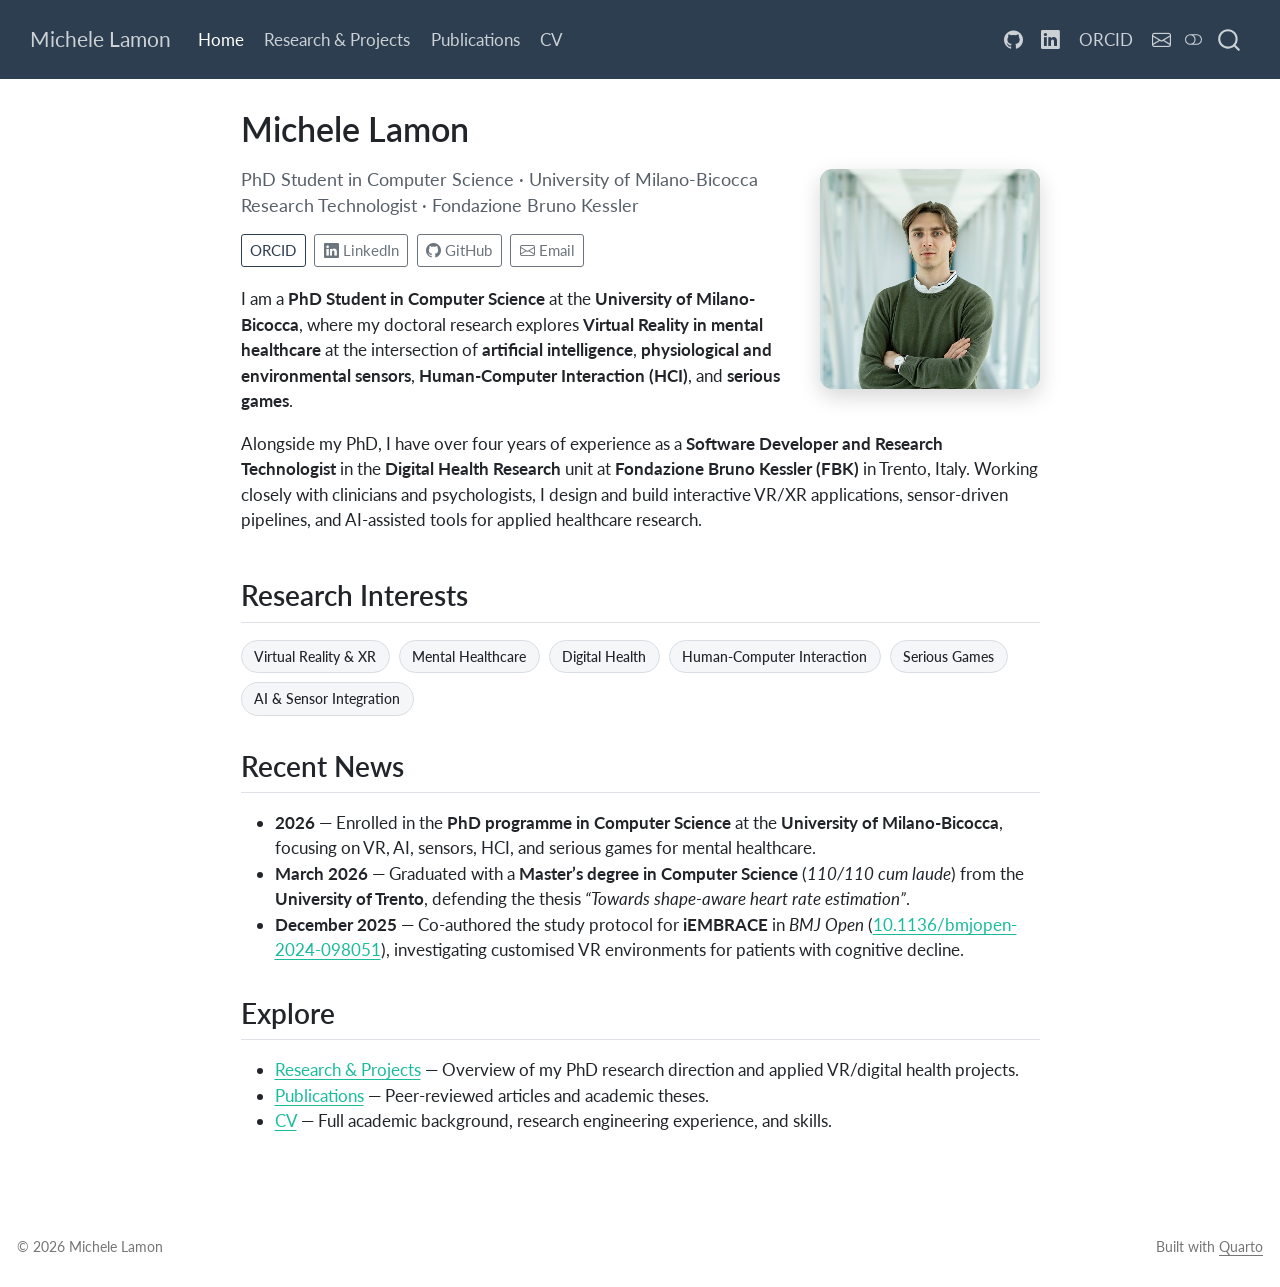
==== commit f6d3e7a1: "Add interactive 3D depth-parallax profile card" ====
--- a/docs/index.html
+++ b/docs/index.html
@@ -345,7 +345,14 @@
 
 
 <div class="profile-hero">
-  <img src="images/profile.jpg" alt="Portrait of Michele Lamon" class="profile-photo">
+  <div class="profile-card-wrap">
+    <div class="profile-card" data-depth="images/profile-depth.jpg">
+      <img src="images/profile.jpg" alt="Portrait of Michele Lamon" class="profile-card-img">
+      <canvas class="profile-card-canvas" aria-hidden="true"></canvas>
+      <div class="profile-card-glare" aria-hidden="true"></div>
+      <button type="button" class="profile-gyro-btn" hidden="" aria-label="Enable 3D gyroscope tilt">3D Tilt</button>
+    </div>
+  </div>
   <p class="profile-role">
     PhD Student in Computer Science · University of Milano-Bicocca<br>
     Research Technologist · Fondazione Bruno Kessler
@@ -353,7 +360,7 @@
   <div class="profile-links">
     <a class="btn btn-sm btn-outline-primary" href="https://orcid.org/0009-0001-5500-6595" target="_blank" rel="noopener">ORCID</a>
     <a class="btn btn-sm btn-outline-secondary" href="https://www.linkedin.com/in/michele-lamon/" target="_blank" rel="noopener"><i class="bi bi-linkedin"></i> LinkedIn</a>
-    <a class="btn btn-sm btn-outline-secondary" href="https://github.com/lamon22" target="_blank" rel="noopener"><i class="bi bi-github"></i> GitHub</a>
+    <a class="btn btn-sm btn-outline-secondary" href="https://github.com/michelelamon" target="_blank" rel="noopener"><i class="bi bi-github"></i> GitHub</a>
     <a class="btn btn-sm btn-outline-secondary" href="mailto:mlamon@fbk.eu"><i class="bi bi-envelope"></i> Email</a>
   </div>
   <p>
@@ -363,6 +370,7 @@
     Alongside my PhD, I have over four years of experience as a <strong>Software Developer and Research Technologist</strong> in the <strong>Digital Health Research</strong> unit at <strong>Fondazione Bruno Kessler (FBK)</strong> in Trento, Italy. Working closely with clinicians and psychologists, I design and build interactive VR/XR applications, sensor-driven pipelines, and AI-assisted tools for applied healthcare research.
   </p>
 </div>
+<script src="js/profile-3d.js" defer=""></script>
 <section id="research-interests" class="level2">
 <h2 class="anchored" data-anchor-id="research-interests">Research Interests</h2>
 <div class="research-tags">
--- a/docs/styles.css
+++ b/docs/styles.css
@@ -183,14 +183,67 @@
   margin-bottom: 1.75rem;
 }
 
-.profile-photo {
+.profile-card-wrap {
   float: right;
   width: 220px;
   max-width: 36%;
-  height: auto;
   margin: 0.15rem 0 1.25rem 2.25rem;
+}
+
+.profile-card {
+  position: relative;
+  width: 100%;
+  aspect-ratio: 1 / 1;
   border-radius: 0.75rem;
-  box-shadow: 0 0.35rem 1rem rgba(0, 0, 0, 0.12);
+  overflow: hidden;
+  box-shadow: 0 0.45rem 1.25rem rgba(0, 0, 0, 0.16);
+  transform-style: preserve-3d;
+  will-change: transform;
+}
+
+.profile-card-img {
+  display: block;
+  width: 100%;
+  height: 100%;
+  object-fit: cover;
+}
+
+.profile-card-canvas {
+  position: absolute;
+  inset: 0;
+  width: 100%;
+  height: 100%;
+  opacity: 0;
+  transition: opacity 0.25s ease;
+  pointer-events: none;
+}
+
+.profile-card-canvas.is-ready {
+  opacity: 1;
+}
+
+.profile-card-glare {
+  position: absolute;
+  inset: 0;
+  pointer-events: none;
+  opacity: 0;
+  transition: opacity 0.25s ease;
+}
+
+.profile-gyro-btn {
+  position: absolute;
+  right: 0.55rem;
+  bottom: 0.55rem;
+  z-index: 2;
+  font-size: 0.7rem;
+  line-height: 1.2;
+  padding: 0.25rem 0.55rem;
+  border-radius: 999px;
+  background: rgba(0, 0, 0, 0.58);
+  color: #fff;
+  border: 1px solid rgba(255, 255, 255, 0.28);
+  backdrop-filter: blur(4px);
+  cursor: pointer;
 }
 
 .profile-role {
@@ -208,7 +261,7 @@
 }
 
 @media (max-width: 767.98px) {
-  .profile-photo {
+  .profile-card-wrap {
     float: none;
     display: block;
     width: 200px;
